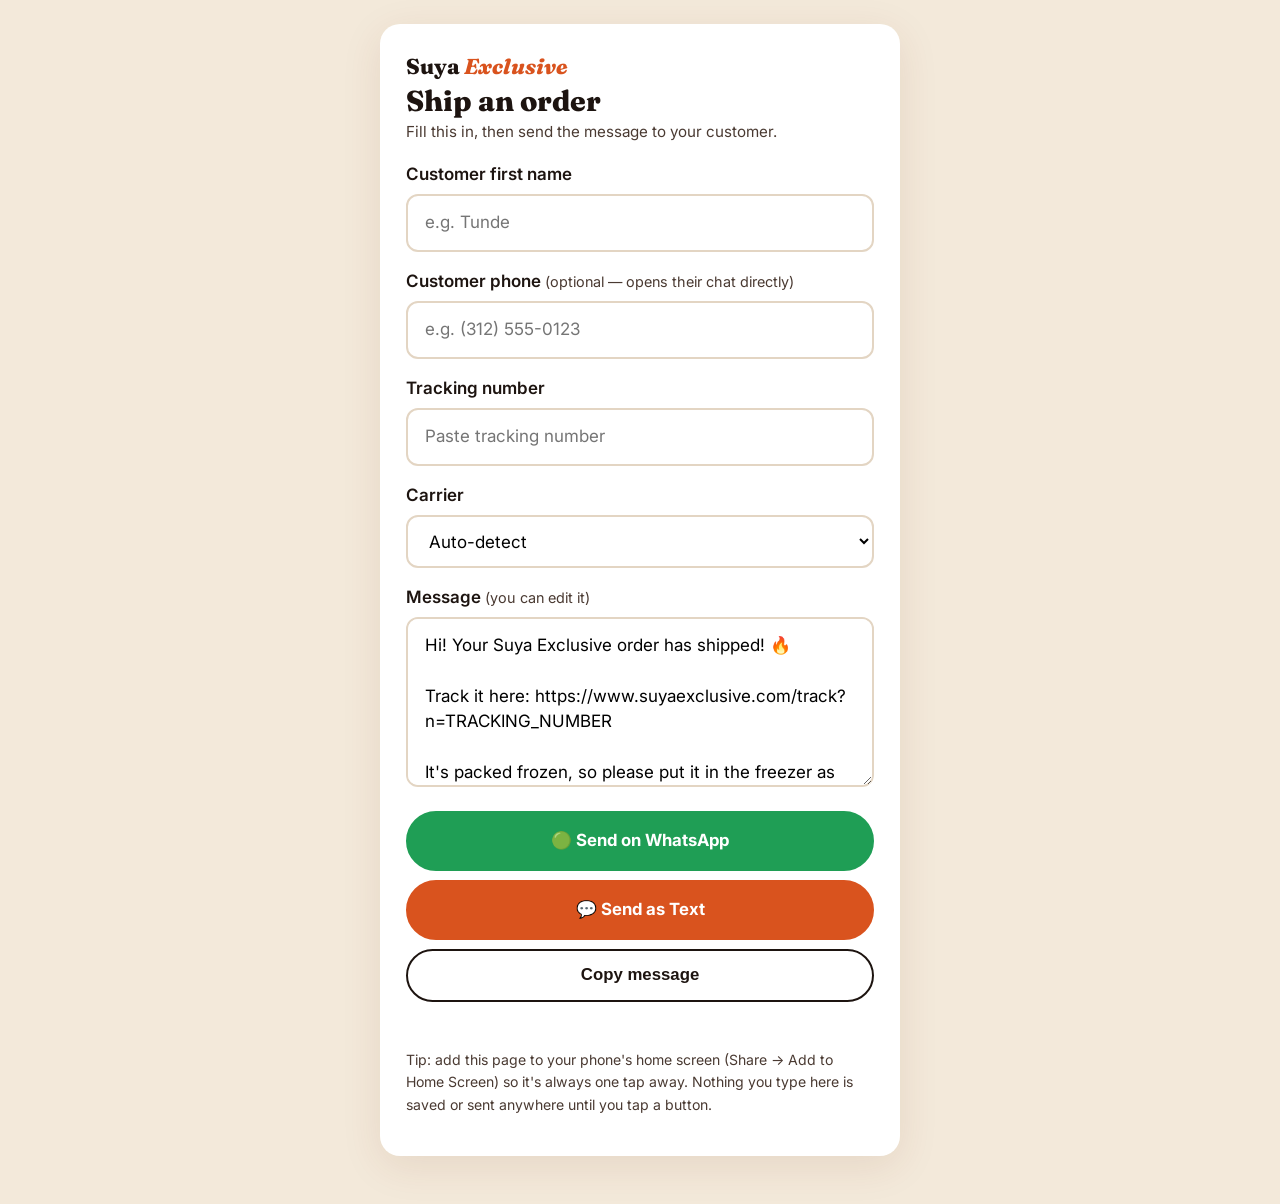
==== ship/index.html @ 5b3ae999 "Add /ship helper: build shipping message and send via WhatsApp or SMS Co-Authored-By: Claude Opus 5." ====
<!DOCTYPE html>
<html lang="en">
<head>
  <meta charset="utf-8">
  <meta name="viewport" content="width=device-width, initial-scale=1">
  <title>Ship Order | Suya Exclusive</title>
  <meta name="robots" content="noindex, nofollow">
  <meta name="theme-color" content="#1d1410">
  <meta name="apple-mobile-web-app-title" content="Ship Suya">
  <link rel="icon" href="/assets/favicon.svg" type="image/svg+xml">
  <link rel="apple-touch-icon" href="/assets/og-image.png">
  <link rel="preconnect" href="https://fonts.googleapis.com">
  <link rel="preconnect" href="https://fonts.gstatic.com" crossorigin>
  <link href="https://fonts.googleapis.com/css2?family=Fraunces:opsz,wght@9..144,600;9..144,800&family=Inter:wght@400;500;600;700&display=swap" rel="stylesheet">
  <link rel="stylesheet" href="/assets/styles.css">
  <style>
    body { background: var(--sand); }
    .app { width: min(520px, 100% - 28px); margin: 1.5rem auto 3rem; }
    .card { background: #fff; border-radius: 20px; padding: 1.6rem; box-shadow: 0 10px 40px rgba(122,52,24,.1); }
    h1 { font-size: 1.8rem; margin-bottom: .2rem; }
    label { display: block; font-weight: 600; margin: 1rem 0 .35rem; }
    label span { font-weight: 400; color: var(--ink-2); font-size: .9rem; }
    input, select, textarea { width: 100%; font: inherit; padding: .8em 1em; border-radius: 12px; border: 2px solid #e3d5c3; background: #fff; }
    input:focus, select:focus, textarea:focus { outline: none; border-color: var(--ember); }
    textarea { min-height: 170px; resize: vertical; line-height: 1.5; }
    .row { display: grid; grid-template-columns: 1fr 1fr; gap: .8rem; }
    .actions { display: grid; gap: .6rem; margin-top: 1rem; }
    .actions .btn { width: 100%; font-size: 1.05rem; }
    .wa { background: #1f9e55; border-color: #1f9e55; }
    .wa:hover { background: #17824a; border-color: #17824a; }
    .note { font-size: .88rem; color: var(--ink-2); margin-top: 1rem; }
    .ok { color: var(--green); font-weight: 600; min-height: 1.4em; margin-top: .4rem; }
  </style>
</head>
<body>
  <main class="app">
    <div class="card">
      <p class="logo">Suya <em>Exclusive</em></p>
      <h1>Ship an order</h1>
      <p class="muted">Fill this in, then send the message to your customer.</p>

      <label for="name">Customer first name</label>
      <input id="name" autocomplete="off" placeholder="e.g. Tunde">

      <label for="phone">Customer phone <span>(optional — opens their chat directly)</span></label>
      <input id="phone" type="tel" inputmode="tel" autocomplete="off" placeholder="e.g. (312) 555-0123">

      <label for="tn">Tracking number</label>
      <input id="tn" autocomplete="off" autocapitalize="characters" placeholder="Paste tracking number">

      <label for="carrier">Carrier</label>
      <select id="carrier">
        <option value="">Auto-detect</option>
        <option value="ups">UPS</option>
        <option value="usps">USPS</option>
        <option value="fedex">FedEx</option>
      </select>

      <label for="msg">Message <span>(you can edit it)</span></label>
      <textarea id="msg"></textarea>

      <div class="actions">
        <a class="btn wa" id="sendWa" href="#" target="_blank" rel="noopener">🟢 Send on WhatsApp</a>
        <a class="btn" id="sendSms" href="#">💬 Send as Text</a>
        <button class="btn btn-ghost" id="copy" type="button">Copy message</button>
      </div>
      <p class="ok" id="ok" aria-live="polite"></p>

      <p class="note">Tip: add this page to your phone's home screen (Share → Add to Home Screen) so it's always one tap away. Nothing you type here is saved or sent anywhere until you tap a button.</p>
    </div>
  </main>

  <script>
    const $ = id => document.getElementById(id);
    let edited = false;

    function digits(p) {
      let d = (p || "").replace(/\D/g, "");
      if (d.length === 10) d = "1" + d;  // assume US
      return d;
    }

    function trackUrl() {
      const tn = $("tn").value.replace(/[\s-]/g, "").toUpperCase();
      if (!tn) return "";
      const c = $("carrier").value;
      return "https://www.suyaexclusive.com/track?n=" + encodeURIComponent(tn) + (c ? "&c=" + c : "");
    }

    function build() {
      const name = $("name").value.trim();
      const url = trackUrl() || "https://www.suyaexclusive.com/track?n=TRACKING_NUMBER";
      return (name ? "Hi " + name + ", y" : "Hi! Y") +
        "our Suya Exclusive order has shipped! 🔥\n\n" +
        "Track it here: " + url + "\n\n" +
        "It's packed frozen, so please put it in the freezer as soon as it arrives. " +
        "Thank you for ordering with us!";
    }

    function update() {
      if (!edited) $("msg").value = build();
      const text = $("msg").value;
      const d = digits($("phone").value);
      $("sendWa").href = "https://wa.me/" + (d || "") + "?text=" + encodeURIComponent(text);
      $("sendSms").href = "sms:" + (d ? "+" + d : "") + "?&body=" + encodeURIComponent(text);
    }

    ["name", "phone", "tn", "carrier"].forEach(id => $(id).addEventListener("input", update));
    $("msg").addEventListener("input", () => { edited = true; update(); });
    $("copy").addEventListener("click", async () => {
      try { await navigator.clipboard.writeText($("msg").value); $("ok").textContent = "Copied ✓"; }
      catch { $("msg").select(); $("ok").textContent = "Press and hold to copy"; }
    });
    update();
  </script>
</body>
</html>
---- assets/styles.css ----
:root {
  --ink: #1d1410;
  --ink-2: #4a3a32;
  --cream: #fbf6ee;
  --sand: #f3e9da;
  --ember: #d9531e;
  --ember-dark: #b23f12;
  --pepper: #7a3418;
  --gold: #e2b44a;
  --green: #2f7d32;
  --radius: 16px;
  --display: "Fraunces", Georgia, serif;
  --body: "Inter", system-ui, -apple-system, sans-serif;
}

* { box-sizing: border-box; }
html { scroll-behavior: smooth; scroll-padding-top: 80px; }
body { margin: 0; font-family: var(--body); color: var(--ink); background: var(--cream); line-height: 1.6; font-size: 17px; }
img, svg { max-width: 100%; display: block; }
a { color: inherit; }
h1, h2, h3 { font-family: var(--display); line-height: 1.15; margin: 0 0 .5em; }
h1 { font-size: clamp(2.3rem, 6vw, 3.8rem); font-weight: 800; }
h2 { font-size: clamp(1.8rem, 4vw, 2.5rem); font-weight: 800; }
h3 { font-size: 1.25rem; font-weight: 600; }
p { margin: 0 0 1em; }

.wrap { width: min(1100px, 100% - 40px); margin-inline: auto; }
.narrow { max-width: 760px; }
.center { text-align: center; margin-top: 2rem; }
.muted { color: var(--ink-2); font-size: .95rem; }
.muted-light { color: #cbbcae; font-size: .95rem; }

/* Buttons */
.btn {
  display: inline-flex; align-items: center; justify-content: center; gap: .4em;
  background: var(--ember); color: #fff; text-decoration: none; font-weight: 700;
  padding: .85em 1.5em; border-radius: 999px; border: 2px solid var(--ember);
  transition: background .15s, transform .15s;
}
.btn:hover { background: var(--ember-dark); border-color: var(--ember-dark); transform: translateY(-1px); }
.btn:focus-visible, a:focus-visible, summary:focus-visible { outline: 3px solid var(--gold); outline-offset: 3px; }
.btn-big { font-size: 1.15rem; padding: 1em 1.8em; }
.btn-small { padding: .55em 1.1em; font-size: .95rem; }
.btn-ghost { background: transparent; color: var(--ink); border-color: var(--ink); }
.btn-ghost:hover { background: var(--ink); color: #fff; border-color: var(--ink); }

/* Top bar */
.topbar { position: sticky; top: 0; z-index: 20; background: rgba(251,246,238,.94); backdrop-filter: blur(8px); border-bottom: 1px solid #eadfcf; }
.topbar-inner { display: flex; align-items: center; justify-content: space-between; gap: 1rem; min-height: 68px; }
.logo { font-family: var(--display); font-weight: 800; font-size: 1.35rem; text-decoration: none; margin: 0; }
.logo em { color: var(--ember); font-style: italic; }
.nav { display: flex; gap: 1.6rem; }
.nav a { text-decoration: none; font-weight: 500; color: var(--ink-2); }
.nav a:hover { color: var(--ember); }

/* Hero */
.hero { padding: clamp(2.5rem, 6vw, 5rem) 0; background: radial-gradient(1200px 500px at 85% 40%, #fde3cc 0%, transparent 60%); }
.hero-inner { display: grid; grid-template-columns: 1.15fr .85fr; align-items: center; gap: 2rem; }
.lede { font-size: 1.15rem; color: var(--ink-2); max-width: 36em; }
.hero-actions { display: flex; flex-wrap: wrap; gap: .8rem; margin: 1.6rem 0 1rem; }
.days-note { color: var(--ink-2); }
.status { display: inline-block; font-weight: 600; font-size: .92rem; padding: .35em .9em; border-radius: 999px; background: var(--sand); }
.status.is-open { background: #e3f3e1; color: var(--green); }
.status.is-closed { background: #fbe7dc; color: var(--ember-dark); }
.hero-photo { margin: 0; position: relative; }
.hero-photo img { width: 100%; max-width: 480px; margin-inline: auto; aspect-ratio: 507/446; object-fit: cover; border-radius: 24px; box-shadow: 0 24px 60px rgba(122,52,24,.28); transform: rotate(1.5deg); }
.hero-photo figcaption { text-align: center; font-size: .85rem; color: var(--ink-2); margin-top: 1rem; }
.pull { margin: 0; background: var(--ink); color: #fff; border-radius: 20px; padding: 2.4rem 2rem; position: relative; overflow: hidden; }
.pull::after { content: ""; position: absolute; inset: auto -40px -60px auto; width: 220px; height: 220px; border-radius: 50%; background: radial-gradient(circle, #ff8a3d 0%, transparent 70%); opacity: .5; }
.pull-mark { font-family: var(--display); font-size: 5rem; line-height: .6; color: var(--ember); display: block; }
.pull p { font-family: var(--display); font-size: clamp(1.6rem, 3vw, 2.2rem); font-weight: 800; line-height: 1.2; margin: .6rem 0 1rem; color: #fff !important; position: relative; z-index: 1; }
.pull cite { font-style: normal; color: #e2b44a; font-weight: 600; font-size: .95rem; position: relative; z-index: 1; }
.skewers { width: 100%; max-width: 420px; margin-inline: auto; }

/* Sections */
.section { padding: clamp(3rem, 7vw, 5.5rem) 0; }
.section-alt { background: var(--sand); }
.section-dark { background: var(--ink); color: #fff; }
.section-lede { font-size: 1.1rem; color: var(--ink-2); max-width: 40em; }

/* Story */
.story { background: #fff; }
.story-inner { display: grid; grid-template-columns: 1.2fr .8fr; gap: 3rem; align-items: center; }
.story-copy p { color: var(--ink-2); }
.eyebrow { text-transform: uppercase; letter-spacing: .12em; font-size: .8rem; font-weight: 700; color: var(--ember); margin-bottom: .6rem; }
.story-photo { margin: 0; }
.story-photo img, .photo-placeholder { width: 100%; aspect-ratio: 4/5; object-fit: cover; border-radius: 20px; }
.photo-placeholder { display: grid; place-items: center; font-size: 4rem; background: radial-gradient(circle at 50% 60%, #ff8a3d 0%, #b23f12 45%, #1d1410 100%); }
.facts { list-style: none; padding: 0; margin: 3rem 0 0; display: grid; grid-template-columns: repeat(4, 1fr); gap: 1rem; }
.facts li { background: var(--cream); border-radius: var(--radius); padding: 1.2rem; text-align: center; }
.facts strong { display: block; font-family: var(--display); font-size: 1.3rem; color: var(--pepper); }
.facts span { font-size: .92rem; color: var(--ink-2); }

/* Steps */
.steps { list-style: none; padding: 0; margin: 2rem 0 0; display: grid; grid-template-columns: repeat(3, 1fr); gap: 1.5rem; }
.steps li { background: #fff; border-radius: var(--radius); padding: 1.6rem; box-shadow: 0 1px 0 #eadfcf; }
.steps p { color: var(--ink-2); margin: 0; }
.step-num { display: inline-grid; place-items: center; width: 40px; height: 40px; border-radius: 50%; background: var(--ember); color: #fff; font-weight: 700; margin-bottom: .8rem; }

/* Menu */
.menu-grid { display: grid; grid-template-columns: repeat(3, 1fr); gap: 1.2rem; margin-top: 2rem; }
.menu-card { background: #fff; border-radius: var(--radius); padding: 1.5rem; display: flex; flex-direction: column; border-top: 5px solid var(--pepper); }
.menu-card p { color: var(--ink-2); }
.menu-card .price { margin: auto 0 0; font-family: var(--display); font-size: 1.6rem; font-weight: 800; color: var(--ember); }
.price span { font-family: var(--body); font-size: .9rem; font-weight: 500; color: var(--ink-2); }

.menu-grid-2 { grid-template-columns: 1.4fr 1fr; }
.menu-card-feature { border-top-color: var(--ember); padding: 2rem; }
.menu-card-feature h3 { font-size: 1.6rem; }
.menu-card-feature .price { font-size: 2.2rem; }
.menu-card-soon { background: transparent; border: 2px dashed #d8c7b1; border-top: 2px dashed #d8c7b1; }
.menu-card-soon .price a { font-size: 1.2rem; color: var(--ember); }

/* Catering */
.catering { display: grid; grid-template-columns: 1.2fr .8fr; gap: 3rem; align-items: start; }
.checks { list-style: none; padding: 0; margin: 0 0 1.4rem; }
.checks li { padding-left: 1.8em; position: relative; margin-bottom: .5em; }
.checks li::before { content: "✓"; position: absolute; left: 0; color: var(--green); font-weight: 700; }
.catering-box { background: var(--sand); border-radius: var(--radius); padding: 1.8rem; }
.tiers { margin: 0 0 1rem; }
.tiers div { display: flex; justify-content: space-between; padding: .8em 0; border-bottom: 1px dashed #d8c7b1; }
.tiers dt { font-weight: 600; }
.tiers dd { margin: 0; color: var(--ink-2); }

/* Order days */
.days { text-align: center; }
.days p { max-width: 36em; margin-inline: auto; }
.week { list-style: none; padding: 0; margin: 1.8rem auto; display: flex; justify-content: center; gap: .6rem; flex-wrap: wrap; }
.week li { width: 64px; padding: .8em 0; border-radius: 12px; background: #2e231d; color: #8d7d70; font-weight: 600; }
.week li.on { background: var(--ember); color: #fff; }
.week li.today { outline: 3px solid var(--gold); outline-offset: 3px; }

.hours { max-width: 380px; margin: 1.6rem auto .4rem; text-align: left; }
.hours div { display: flex; justify-content: space-between; padding: .55em 0; border-bottom: 1px solid #3a2d26; }
.hours dt { font-weight: 600; }
.hours dd { margin: 0; color: #e2b44a; font-weight: 600; }

/* FAQ */
details { background: #fff; border-radius: 12px; padding: 1.1rem 1.3rem; margin-bottom: .8rem; }
summary { cursor: pointer; font-weight: 600; font-size: 1.05rem; list-style: none; display: flex; justify-content: space-between; gap: 1rem; }
summary::-webkit-details-marker { display: none; }
summary::after { content: "+"; color: var(--ember); font-size: 1.4rem; line-height: 1; }
details[open] summary::after { content: "–"; }
details p { margin: .8rem 0 0; color: var(--ink-2); }

/* Footer */
.footer { background: var(--ink); color: #fff; padding: 3rem 0 6rem; }
.footer-inner { display: flex; justify-content: space-between; flex-wrap: wrap; gap: 1.5rem; align-items: center; }
.footer-contact { display: flex; gap: 1.4rem; flex-wrap: wrap; }
.footer-contact a { text-decoration: none; font-weight: 600; }
.footer-contact a:hover { color: var(--gold); }
.copyright { color: #8d7d70; font-size: .85rem; margin-top: 2rem; }

/* Sticky call bar (phones only) */
.callbar { display: none; }

@media (max-width: 860px) {
  .nav { display: none; }
  .hero-inner, .catering, .story-inner { grid-template-columns: 1fr; }
  .facts { grid-template-columns: 1fr 1fr; }
  .story-photo { max-width: 420px; }
  .hero-art { order: -1; }
  .skewers { max-width: 260px; }
  .hero-photo img { max-width: 340px; transform: none; }
  .steps, .menu-grid { grid-template-columns: 1fr; }
  .callbar {
    display: block; position: fixed; left: 12px; right: 12px; bottom: 12px; z-index: 30;
    background: var(--ember); color: #fff; text-align: center; text-decoration: none;
    font-weight: 700; font-size: 1.1rem; padding: 1em; border-radius: 999px;
    box-shadow: 0 8px 24px rgba(0,0,0,.25);
  }
  .topbar .btn-small { display: none; }
}
@media (min-width: 561px) and (max-width: 860px) {
  .menu-grid { grid-template-columns: 1fr 1fr; }
}
@media (prefers-reduced-motion: reduce) { html { scroll-behavior: auto; } .btn { transition: none; } }
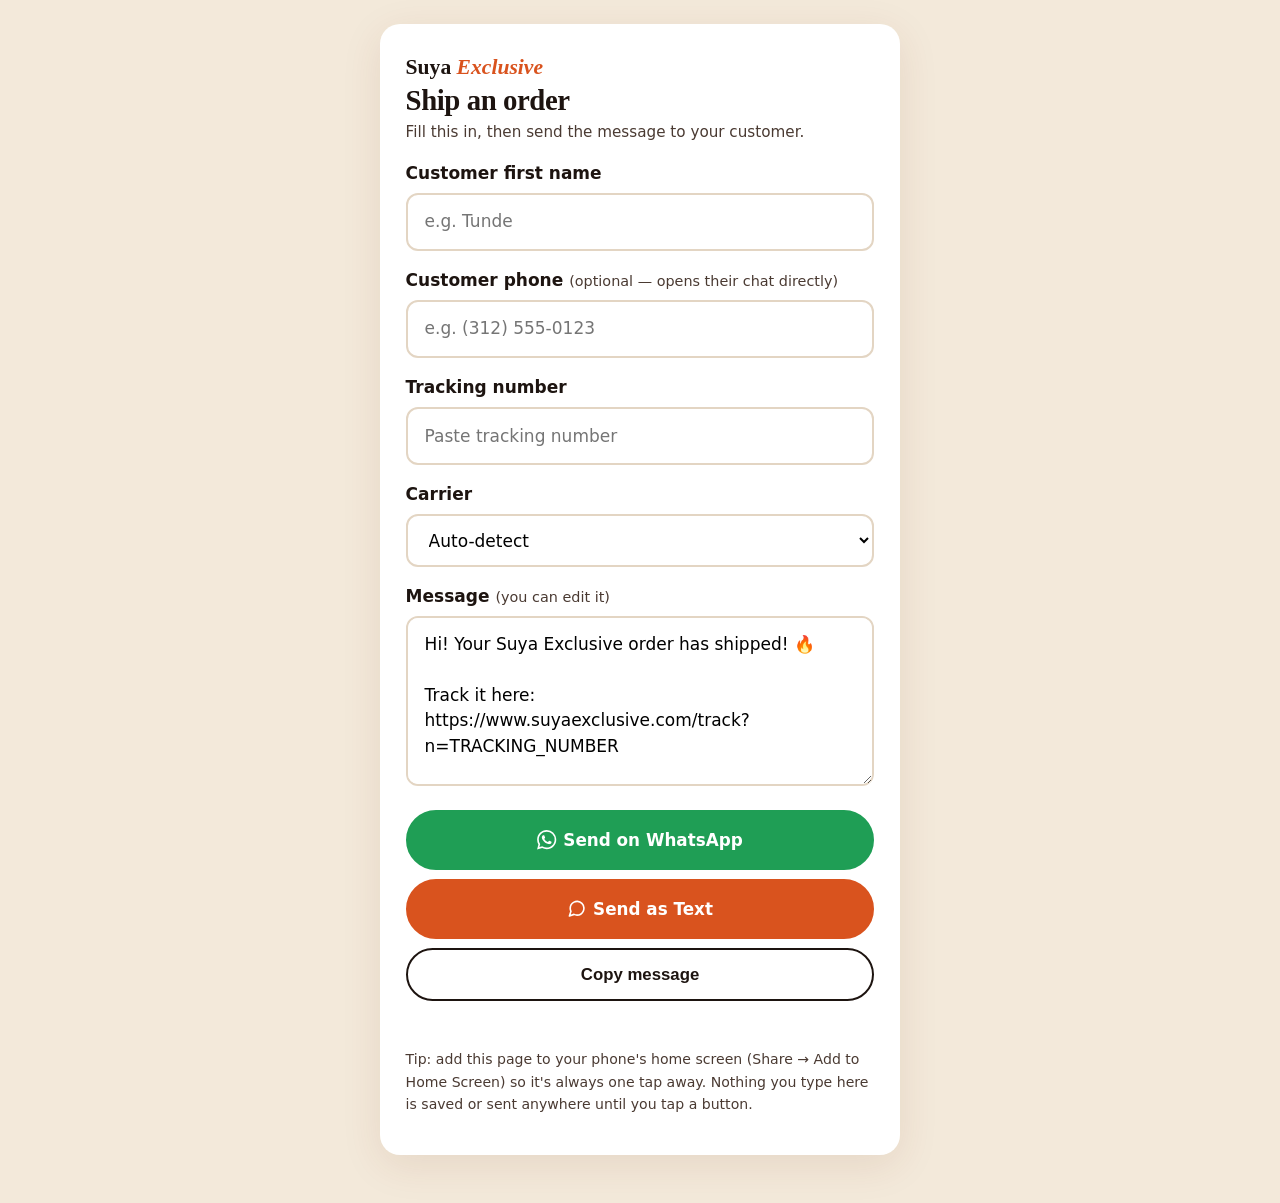
==== commit b831b48d: "Polish pass: self-hosted fonts, SVG icons, nav order, story layout, mobile buttons, scroll fade-ins," ====
--- a/ship/index.html
+++ b/ship/index.html
@@ -9,9 +9,8 @@
   <meta name="apple-mobile-web-app-title" content="Ship Suya">
   <link rel="icon" href="/assets/favicon.svg" type="image/svg+xml">
   <link rel="apple-touch-icon" href="/assets/og-image.png">
-  <link rel="preconnect" href="https://fonts.googleapis.com">
-  <link rel="preconnect" href="https://fonts.gstatic.com" crossorigin>
-  <link href="https://fonts.googleapis.com/css2?family=Fraunces:opsz,wght@9..144,600;9..144,800&family=Inter:wght@400;500;600;700&display=swap" rel="stylesheet">
+  <link rel="preload" href="/assets/fonts/fraunces.woff2" as="font" type="font/woff2" crossorigin>
+  <link rel="preload" href="/assets/fonts/inter.woff2" as="font" type="font/woff2" crossorigin>
   <link rel="stylesheet" href="/assets/styles.css">
   <style>
     body { background: var(--sand); }
@@ -60,8 +59,8 @@
       <textarea id="msg"></textarea>
 
       <div class="actions">
-        <a class="btn wa" id="sendWa" href="#" target="_blank" rel="noopener">🟢 Send on WhatsApp</a>
-        <a class="btn" id="sendSms" href="#">💬 Send as Text</a>
+        <a class="btn wa" id="sendWa" href="#" target="_blank" rel="noopener"><svg class="ic" viewBox="0 0 24 24" aria-hidden="true" ><path fill="currentColor" d="M17.47 14.38c-.3-.15-1.76-.87-2.03-.97-.27-.1-.47-.15-.67.15-.2.3-.77.97-.94 1.17-.17.2-.35.22-.64.07-.3-.15-1.26-.46-2.4-1.48-.89-.79-1.49-1.77-1.66-2.07-.17-.3-.02-.46.13-.6.13-.13.3-.35.45-.52.15-.17.2-.3.3-.5.1-.2.05-.37-.02-.52-.08-.15-.67-1.62-.92-2.22-.24-.58-.49-.5-.67-.51h-.57c-.2 0-.52.07-.79.37-.27.3-1.04 1.02-1.04 2.48 0 1.46 1.07 2.88 1.21 3.08.15.2 2.1 3.2 5.08 4.49.71.31 1.26.49 1.69.62.71.23 1.36.2 1.87.12.57-.09 1.76-.72 2.01-1.41.25-.7.25-1.29.17-1.41-.07-.13-.27-.2-.57-.35zM12.05 21.8h-.01a9.8 9.8 0 0 1-5-1.37l-.36-.21-3.72.98 1-3.63-.24-.37a9.8 9.8 0 0 1-1.5-5.22c0-5.42 4.42-9.84 9.85-9.84a9.8 9.8 0 0 1 9.84 9.85c0 5.43-4.42 9.85-9.86 9.85zm8.38-18.23A11.77 11.77 0 0 0 12.05.1C5.5.1.17 5.43.17 11.98c0 2.1.55 4.14 1.59 5.94L.07 24.1l6.33-1.66a11.9 11.9 0 0 0 5.65 1.44h.01c6.55 0 11.88-5.33 11.88-11.88 0-3.17-1.24-6.16-3.48-8.4z"/></svg> Send on WhatsApp</a>
+        <a class="btn" id="sendSms" href="#"><svg class="ic" viewBox="0 0 24 24" aria-hidden="true" ><path fill="none" stroke="currentColor" stroke-width="2" stroke-linecap="round" stroke-linejoin="round" d="M21 11.5a8.4 8.4 0 0 1-.9 3.8 8.5 8.5 0 0 1-7.6 4.7 8.4 8.4 0 0 1-3.8-.9L3 21l1.9-5.7a8.4 8.4 0 0 1-.9-3.8 8.5 8.5 0 0 1 4.7-7.6 8.4 8.4 0 0 1 3.8-.9h.5a8.5 8.5 0 0 1 8 8v.5z"/></svg> Send as Text</a>
         <button class="btn btn-ghost" id="copy" type="button">Copy message</button>
       </div>
       <p class="ok" id="ok" aria-live="polite"></p>
--- a/assets/styles.css
+++ b/assets/styles.css
@@ -1,3 +1,7 @@
+@font-face { font-family: "Fraunces"; src: url("/assets/fonts/fraunces.woff2") format("woff2"); font-weight: 100 900; font-style: normal; font-display: swap; }
+@font-face { font-family: "Fraunces"; src: url("/assets/fonts/fraunces-italic.woff2") format("woff2"); font-weight: 100 900; font-style: italic; font-display: swap; }
+@font-face { font-family: "Inter"; src: url("/assets/fonts/inter.woff2") format("woff2"); font-weight: 100 900; font-style: normal; font-display: swap; }
+
 :root {
   --ink: #1d1410;
   --ink-2: #4a3a32;
@@ -18,7 +22,11 @@
 body { margin: 0; font-family: var(--body); color: var(--ink); background: var(--cream); line-height: 1.6; font-size: 17px; }
 img, svg { max-width: 100%; display: block; }
 a { color: inherit; }
-h1, h2, h3 { font-family: var(--display); line-height: 1.15; margin: 0 0 .5em; }
+h1, h2, h3 { font-family: var(--display); line-height: 1.12; margin: 0 0 .5em; font-optical-sizing: auto; }
+h1, h2 { letter-spacing: -.015em; }
+h3 { letter-spacing: 0; }
+.ic { width: 1.15em; height: 1.15em; flex: none; }
+body { -webkit-font-smoothing: antialiased; text-rendering: optimizeLegibility; }
 h1 { font-size: clamp(2.3rem, 6vw, 3.8rem); font-weight: 800; }
 h2 { font-size: clamp(1.8rem, 4vw, 2.5rem); font-weight: 800; }
 h3 { font-size: 1.25rem; font-weight: 600; }
@@ -47,6 +55,7 @@
 /* Top bar */
 .topbar { position: sticky; top: 0; z-index: 20; background: rgba(251,246,238,.94); backdrop-filter: blur(8px); border-bottom: 1px solid #eadfcf; }
 .topbar-inner { display: flex; align-items: center; justify-content: space-between; gap: 1rem; min-height: 68px; }
+.logo-mark { width: 28px; height: 28px; border-radius: 7px; display: inline-block; vertical-align: -6px; margin-right: .35rem; }
 .logo { font-family: var(--display); font-weight: 800; font-size: 1.35rem; text-decoration: none; margin: 0; }
 .logo em { color: var(--ember); font-style: italic; }
 .nav { display: flex; gap: 1.6rem; }
@@ -63,7 +72,43 @@
 .status.is-open { background: #e3f3e1; color: var(--green); }
 .status.is-closed { background: #fbe7dc; color: var(--ember-dark); }
 .hero-photo { margin: 0; position: relative; }
-.hero-photo img { width: 100%; max-width: 480px; margin-inline: auto; aspect-ratio: 507/446; object-fit: cover; border-radius: 24px; box-shadow: 0 24px 60px rgba(122,52,24,.28); transform: rotate(1.5deg); }
+.photo-stage { position: relative; max-width: 480px; margin-inline: auto; perspective: 900px; }
+.photo-frame {
+  position: relative; overflow: hidden; border-radius: 24px; aspect-ratio: 507/446;
+  box-shadow: 0 24px 60px rgba(122,52,24,.28), 0 0 0 0 rgba(255,138,61,.0);
+  transform: rotate(1.5deg) rotateX(var(--rx,0deg)) rotateY(var(--ry,0deg));
+  transition: transform .25s ease-out;
+  animation: glow 4s ease-in-out infinite;
+}
+.photo-frame img { width: 100%; height: 100%; object-fit: cover; display: block; animation: kenburns 18s ease-in-out infinite alternate; transform-origin: 40% 60%; }
+.sheen { position: absolute; inset: 0; background: linear-gradient(115deg, transparent 30%, rgba(255,220,180,.22) 45%, transparent 60%); transform: translateX(-120%); animation: sheen 7s ease-in-out infinite; pointer-events: none; }
+.embers { position: absolute; inset: -10% -6% 0; pointer-events: none; z-index: 2; }
+.ember { position: absolute; bottom: 8%; width: var(--s); height: var(--s); border-radius: 50%; background: radial-gradient(circle, #fffbe8 0%, #ffd27a 35%, #ff7a2e 65%, transparent 72%); box-shadow: 0 0 10px 3px rgba(255,170,80,.85), 0 0 22px 6px rgba(255,110,40,.45); mix-blend-mode: screen; opacity: 0; animation: rise var(--d) linear var(--delay) infinite; }
+.steam { position: absolute; left: 10%; right: 10%; bottom: 30%; height: 70%; z-index: 3; pointer-events: none; filter: blur(10px); }
+.steam i { position: absolute; bottom: 0; width: 70px; height: 150px; border-radius: 50%;
+  background: radial-gradient(ellipse at 50% 60%, rgba(255,255,255,.75) 0%, rgba(255,255,255,.35) 40%, transparent 70%);
+  opacity: 0; animation: steam 5.5s ease-out infinite; }
+.steam i:nth-child(1) { left: 8%;  animation-delay: 0s; }
+.steam i:nth-child(2) { left: 26%; animation-delay: 1.4s; width: 90px; }
+.steam i:nth-child(3) { left: 44%; animation-delay: .7s; }
+.steam i:nth-child(4) { left: 60%; animation-delay: 2.3s; width: 85px; }
+.steam i:nth-child(5) { left: 76%; animation-delay: 3.1s; }
+.steam i:nth-child(6) { left: 36%; animation-delay: 4s; width: 100px; }
+@keyframes steam {
+  0%   { transform: translate(0, 40px) scale(.6, .5) skewX(0deg); opacity: 0; }
+  20%  { opacity: .85; }
+  50%  { transform: translate(-14px, -90px) scale(1, 1.1) skewX(8deg); opacity: .6; }
+  80%  { transform: translate(12px, -190px) scale(1.4, 1.4) skewX(-8deg); opacity: .25; }
+  100% { transform: translate(-6px, -250px) scale(1.7, 1.6) skewX(4deg); opacity: 0; }
+}
+@keyframes kenburns { 0% { transform: scale(1.02) translate(0,0); } 100% { transform: scale(1.14) translate(-3%, -2%); } }
+@keyframes sheen { 0%, 60% { transform: translateX(-120%); } 100% { transform: translateX(120%); } }
+@keyframes glow { 0%,100% { box-shadow: 0 24px 60px rgba(122,52,24,.28), 0 0 30px 0 rgba(255,138,61,.15); } 50% { box-shadow: 0 24px 60px rgba(122,52,24,.32), 0 0 60px 8px rgba(255,138,61,.35); } }
+@keyframes rise {
+  0% { transform: translate(0,0) scale(1); opacity: 0; }
+  10% { opacity: .95; }
+  100% { transform: translate(var(--x), -560px) scale(.35); opacity: 0; }
+}
 .hero-photo figcaption { text-align: center; font-size: .85rem; color: var(--ink-2); margin-top: 1rem; }
 .pull { margin: 0; background: var(--ink); color: #fff; border-radius: 20px; padding: 2.4rem 2rem; position: relative; overflow: hidden; }
 .pull::after { content: ""; position: absolute; inset: auto -40px -60px auto; width: 220px; height: 220px; border-radius: 50%; background: radial-gradient(circle, #ff8a3d 0%, transparent 70%); opacity: .5; }
@@ -80,26 +125,29 @@
 
 /* Story */
 .story { background: #fff; }
-.story-inner { display: grid; grid-template-columns: 1.2fr .8fr; gap: 3rem; align-items: center; }
+.story-inner { display: grid; grid-template-columns: 1.2fr .8fr; gap: 3.5rem; align-items: start; }
+.story-photo { position: sticky; top: 110px; margin-top: 2.6rem; }
 .story-copy p { color: var(--ink-2); }
 .eyebrow { text-transform: uppercase; letter-spacing: .12em; font-size: .8rem; font-weight: 700; color: var(--ember); margin-bottom: .6rem; }
 .story-photo { margin: 0; }
 .story-photo img, .photo-placeholder { width: 100%; aspect-ratio: 4/5; object-fit: cover; border-radius: 20px; }
 .photo-placeholder { display: grid; place-items: center; font-size: 4rem; background: radial-gradient(circle at 50% 60%, #ff8a3d 0%, #b23f12 45%, #1d1410 100%); }
 .facts { list-style: none; padding: 0; margin: 3rem 0 0; display: grid; grid-template-columns: repeat(4, 1fr); gap: 1rem; }
-.facts li { background: var(--cream); border-radius: var(--radius); padding: 1.2rem; text-align: center; }
+.facts li { background: var(--cream); border-radius: var(--radius); padding: 1.4rem 1.2rem; text-align: center; transition: transform .2s, box-shadow .2s; }
+.facts li:hover { transform: translateY(-3px); box-shadow: 0 10px 24px rgba(122,52,24,.1); }
+.facts .ic { width: 30px; height: 30px; color: var(--ember); margin: 0 auto .5rem; display: block; }
 .facts strong { display: block; font-family: var(--display); font-size: 1.3rem; color: var(--pepper); }
 .facts span { font-size: .92rem; color: var(--ink-2); }
 
 /* Steps */
 .steps { list-style: none; padding: 0; margin: 2rem 0 0; display: grid; grid-template-columns: repeat(3, 1fr); gap: 1.5rem; }
-.steps li { background: #fff; border-radius: var(--radius); padding: 1.6rem; box-shadow: 0 1px 0 #eadfcf; }
+.steps li { background: #fff; border-radius: var(--radius); padding: 1.6rem; box-shadow: 0 1px 0 #eadfcf, 0 8px 24px rgba(122,52,24,.05); }
 .steps p { color: var(--ink-2); margin: 0; }
 .step-num { display: inline-grid; place-items: center; width: 40px; height: 40px; border-radius: 50%; background: var(--ember); color: #fff; font-weight: 700; margin-bottom: .8rem; }
 
 /* Menu */
 .menu-grid { display: grid; grid-template-columns: repeat(3, 1fr); gap: 1.2rem; margin-top: 2rem; }
-.menu-card { background: #fff; border-radius: var(--radius); padding: 1.5rem; display: flex; flex-direction: column; border-top: 5px solid var(--pepper); }
+.menu-card { background: #fff; border-radius: var(--radius); padding: 1.5rem; display: flex; flex-direction: column; border-top: 5px solid var(--pepper); box-shadow: 0 10px 30px rgba(122,52,24,.06); }
 .menu-card p { color: var(--ink-2); }
 .menu-card .price { margin: auto 0 0; font-family: var(--display); font-size: 1.6rem; font-weight: 800; color: var(--ember); }
 .price span { font-family: var(--body); font-size: .9rem; font-weight: 500; color: var(--ink-2); }
@@ -109,7 +157,7 @@
 .menu-card-feature h3 { font-size: 1.6rem; }
 .menu-card-feature .price { font-size: 2.2rem; }
 .menu-card-soon { background: transparent; border: 2px dashed #d8c7b1; border-top: 2px dashed #d8c7b1; }
-.menu-card-soon .price a { font-size: 1.2rem; color: var(--ember); }
+.menu-card-soon .price .btn { font-family: var(--body); font-size: .95rem; color: var(--ink); }
 
 /* Catering */
 .catering { display: grid; grid-template-columns: 1.2fr .8fr; gap: 3rem; align-items: start; }
@@ -144,10 +192,10 @@
 details p { margin: .8rem 0 0; color: var(--ink-2); }
 
 /* Footer */
-.footer { background: var(--ink); color: #fff; padding: 3rem 0 6rem; }
+.footer { background: var(--ink); color: #fff; padding: 3rem 0 2rem; }
 .footer-inner { display: flex; justify-content: space-between; flex-wrap: wrap; gap: 1.5rem; align-items: center; }
 .footer-contact { display: flex; gap: 1.4rem; flex-wrap: wrap; }
-.footer-contact a { text-decoration: none; font-weight: 600; }
+.footer-contact a { text-decoration: none; font-weight: 600; display: inline-flex; align-items: center; gap: .45em; }
 .footer-contact a:hover { color: var(--gold); }
 .copyright { color: #8d7d70; font-size: .85rem; margin-top: 2rem; }
 
@@ -161,17 +209,26 @@
   .story-photo { max-width: 420px; }
   .hero-art { order: -1; }
   .skewers { max-width: 260px; }
-  .hero-photo img { max-width: 340px; transform: none; }
+  .photo-stage { max-width: 340px; }
+  .photo-frame { transform: none; }
+  .steam i { width: 50px; height: 110px; }
   .steps, .menu-grid { grid-template-columns: 1fr; }
   .callbar {
-    display: block; position: fixed; left: 12px; right: 12px; bottom: 12px; z-index: 30;
+    display: flex; align-items: center; justify-content: center; gap: .5em; position: fixed; left: 12px; right: 12px; bottom: 12px; z-index: 30;
     background: var(--ember); color: #fff; text-align: center; text-decoration: none;
     font-weight: 700; font-size: 1.1rem; padding: 1em; border-radius: 999px;
     box-shadow: 0 8px 24px rgba(0,0,0,.25);
   }
   .topbar .btn-small { display: none; }
+  .hero h1 br { display: none; }
+  .hero-actions { flex-direction: column; }
+  .hero-actions .btn { width: 100%; }
+  .story-photo { position: static; margin-top: 0; }
+  .footer { padding-bottom: 6rem; }
 }
 @media (min-width: 561px) and (max-width: 860px) {
   .menu-grid { grid-template-columns: 1fr 1fr; }
 }
-@media (prefers-reduced-motion: reduce) { html { scroll-behavior: auto; } .btn { transition: none; } }
+.js-reveal .reveal { opacity: 0; transform: translateY(22px); transition: opacity .7s ease, transform .7s ease; }
+.js-reveal .reveal.in { opacity: 1; transform: none; }
+@media (prefers-reduced-motion: reduce) { .js-reveal .reveal { opacity: 1 !important; transform: none !important; } .photo-frame, .photo-frame img, .sheen, .ember, .steam i { animation: none !important; } .embers, .steam { display: none; } html { scroll-behavior: auto; } .btn { transition: none; } }
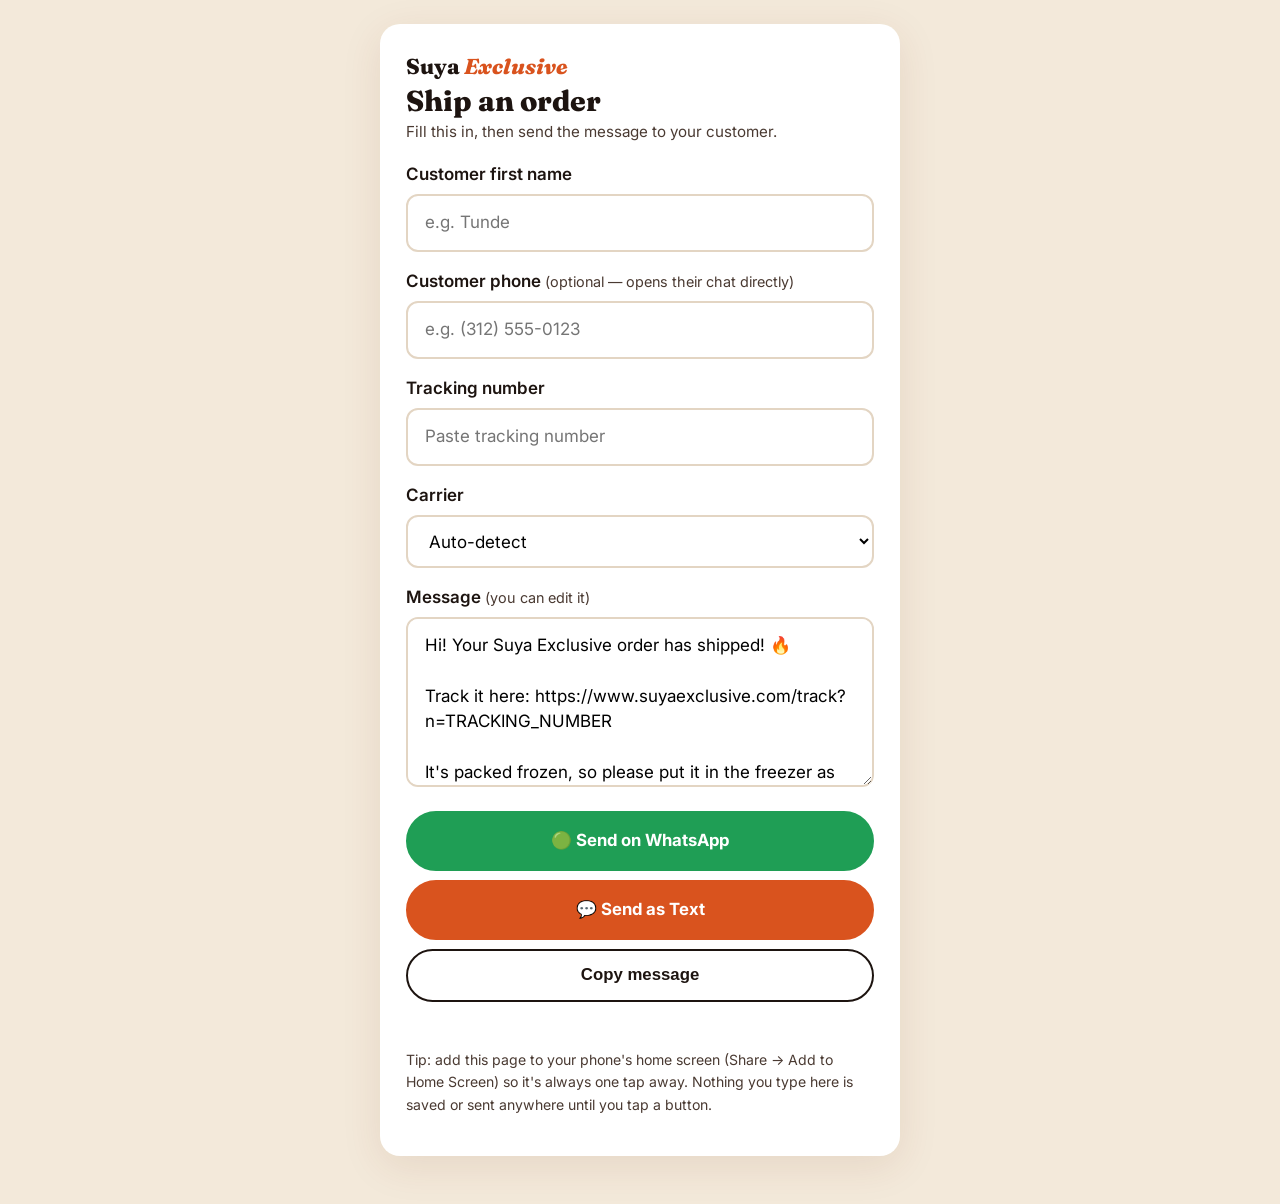
==== commit dc083507: "Revert "Polish pass: self-hosted fonts, SVG icons, nav order, story layout, mobile buttons, scroll f" ====
--- a/ship/index.html
+++ b/ship/index.html
@@ -9,8 +9,9 @@
   <meta name="apple-mobile-web-app-title" content="Ship Suya">
   <link rel="icon" href="/assets/favicon.svg" type="image/svg+xml">
   <link rel="apple-touch-icon" href="/assets/og-image.png">
-  <link rel="preload" href="/assets/fonts/fraunces.woff2" as="font" type="font/woff2" crossorigin>
-  <link rel="preload" href="/assets/fonts/inter.woff2" as="font" type="font/woff2" crossorigin>
+  <link rel="preconnect" href="https://fonts.googleapis.com">
+  <link rel="preconnect" href="https://fonts.gstatic.com" crossorigin>
+  <link href="https://fonts.googleapis.com/css2?family=Fraunces:opsz,wght@9..144,600;9..144,800&family=Inter:wght@400;500;600;700&display=swap" rel="stylesheet">
   <link rel="stylesheet" href="/assets/styles.css">
   <style>
     body { background: var(--sand); }
@@ -59,8 +60,8 @@
       <textarea id="msg"></textarea>
 
       <div class="actions">
-        <a class="btn wa" id="sendWa" href="#" target="_blank" rel="noopener"><svg class="ic" viewBox="0 0 24 24" aria-hidden="true" ><path fill="currentColor" d="M17.47 14.38c-.3-.15-1.76-.87-2.03-.97-.27-.1-.47-.15-.67.15-.2.3-.77.97-.94 1.17-.17.2-.35.22-.64.07-.3-.15-1.26-.46-2.4-1.48-.89-.79-1.49-1.77-1.66-2.07-.17-.3-.02-.46.13-.6.13-.13.3-.35.45-.52.15-.17.2-.3.3-.5.1-.2.05-.37-.02-.52-.08-.15-.67-1.62-.92-2.22-.24-.58-.49-.5-.67-.51h-.57c-.2 0-.52.07-.79.37-.27.3-1.04 1.02-1.04 2.48 0 1.46 1.07 2.88 1.21 3.08.15.2 2.1 3.2 5.08 4.49.71.31 1.26.49 1.69.62.71.23 1.36.2 1.87.12.57-.09 1.76-.72 2.01-1.41.25-.7.25-1.29.17-1.41-.07-.13-.27-.2-.57-.35zM12.05 21.8h-.01a9.8 9.8 0 0 1-5-1.37l-.36-.21-3.72.98 1-3.63-.24-.37a9.8 9.8 0 0 1-1.5-5.22c0-5.42 4.42-9.84 9.85-9.84a9.8 9.8 0 0 1 9.84 9.85c0 5.43-4.42 9.85-9.86 9.85zm8.38-18.23A11.77 11.77 0 0 0 12.05.1C5.5.1.17 5.43.17 11.98c0 2.1.55 4.14 1.59 5.94L.07 24.1l6.33-1.66a11.9 11.9 0 0 0 5.65 1.44h.01c6.55 0 11.88-5.33 11.88-11.88 0-3.17-1.24-6.16-3.48-8.4z"/></svg> Send on WhatsApp</a>
-        <a class="btn" id="sendSms" href="#"><svg class="ic" viewBox="0 0 24 24" aria-hidden="true" ><path fill="none" stroke="currentColor" stroke-width="2" stroke-linecap="round" stroke-linejoin="round" d="M21 11.5a8.4 8.4 0 0 1-.9 3.8 8.5 8.5 0 0 1-7.6 4.7 8.4 8.4 0 0 1-3.8-.9L3 21l1.9-5.7a8.4 8.4 0 0 1-.9-3.8 8.5 8.5 0 0 1 4.7-7.6 8.4 8.4 0 0 1 3.8-.9h.5a8.5 8.5 0 0 1 8 8v.5z"/></svg> Send as Text</a>
+        <a class="btn wa" id="sendWa" href="#" target="_blank" rel="noopener">🟢 Send on WhatsApp</a>
+        <a class="btn" id="sendSms" href="#">💬 Send as Text</a>
         <button class="btn btn-ghost" id="copy" type="button">Copy message</button>
       </div>
       <p class="ok" id="ok" aria-live="polite"></p>
--- a/assets/styles.css
+++ b/assets/styles.css
@@ -1,7 +1,3 @@
-@font-face { font-family: "Fraunces"; src: url("/assets/fonts/fraunces.woff2") format("woff2"); font-weight: 100 900; font-style: normal; font-display: swap; }
-@font-face { font-family: "Fraunces"; src: url("/assets/fonts/fraunces-italic.woff2") format("woff2"); font-weight: 100 900; font-style: italic; font-display: swap; }
-@font-face { font-family: "Inter"; src: url("/assets/fonts/inter.woff2") format("woff2"); font-weight: 100 900; font-style: normal; font-display: swap; }
-
 :root {
   --ink: #1d1410;
   --ink-2: #4a3a32;
@@ -22,11 +18,7 @@
 body { margin: 0; font-family: var(--body); color: var(--ink); background: var(--cream); line-height: 1.6; font-size: 17px; }
 img, svg { max-width: 100%; display: block; }
 a { color: inherit; }
-h1, h2, h3 { font-family: var(--display); line-height: 1.12; margin: 0 0 .5em; font-optical-sizing: auto; }
-h1, h2 { letter-spacing: -.015em; }
-h3 { letter-spacing: 0; }
-.ic { width: 1.15em; height: 1.15em; flex: none; }
-body { -webkit-font-smoothing: antialiased; text-rendering: optimizeLegibility; }
+h1, h2, h3 { font-family: var(--display); line-height: 1.15; margin: 0 0 .5em; }
 h1 { font-size: clamp(2.3rem, 6vw, 3.8rem); font-weight: 800; }
 h2 { font-size: clamp(1.8rem, 4vw, 2.5rem); font-weight: 800; }
 h3 { font-size: 1.25rem; font-weight: 600; }
@@ -55,7 +47,6 @@
 /* Top bar */
 .topbar { position: sticky; top: 0; z-index: 20; background: rgba(251,246,238,.94); backdrop-filter: blur(8px); border-bottom: 1px solid #eadfcf; }
 .topbar-inner { display: flex; align-items: center; justify-content: space-between; gap: 1rem; min-height: 68px; }
-.logo-mark { width: 28px; height: 28px; border-radius: 7px; display: inline-block; vertical-align: -6px; margin-right: .35rem; }
 .logo { font-family: var(--display); font-weight: 800; font-size: 1.35rem; text-decoration: none; margin: 0; }
 .logo em { color: var(--ember); font-style: italic; }
 .nav { display: flex; gap: 1.6rem; }
@@ -125,29 +116,26 @@
 
 /* Story */
 .story { background: #fff; }
-.story-inner { display: grid; grid-template-columns: 1.2fr .8fr; gap: 3.5rem; align-items: start; }
-.story-photo { position: sticky; top: 110px; margin-top: 2.6rem; }
+.story-inner { display: grid; grid-template-columns: 1.2fr .8fr; gap: 3rem; align-items: center; }
 .story-copy p { color: var(--ink-2); }
 .eyebrow { text-transform: uppercase; letter-spacing: .12em; font-size: .8rem; font-weight: 700; color: var(--ember); margin-bottom: .6rem; }
 .story-photo { margin: 0; }
 .story-photo img, .photo-placeholder { width: 100%; aspect-ratio: 4/5; object-fit: cover; border-radius: 20px; }
 .photo-placeholder { display: grid; place-items: center; font-size: 4rem; background: radial-gradient(circle at 50% 60%, #ff8a3d 0%, #b23f12 45%, #1d1410 100%); }
 .facts { list-style: none; padding: 0; margin: 3rem 0 0; display: grid; grid-template-columns: repeat(4, 1fr); gap: 1rem; }
-.facts li { background: var(--cream); border-radius: var(--radius); padding: 1.4rem 1.2rem; text-align: center; transition: transform .2s, box-shadow .2s; }
-.facts li:hover { transform: translateY(-3px); box-shadow: 0 10px 24px rgba(122,52,24,.1); }
-.facts .ic { width: 30px; height: 30px; color: var(--ember); margin: 0 auto .5rem; display: block; }
+.facts li { background: var(--cream); border-radius: var(--radius); padding: 1.2rem; text-align: center; }
 .facts strong { display: block; font-family: var(--display); font-size: 1.3rem; color: var(--pepper); }
 .facts span { font-size: .92rem; color: var(--ink-2); }
 
 /* Steps */
 .steps { list-style: none; padding: 0; margin: 2rem 0 0; display: grid; grid-template-columns: repeat(3, 1fr); gap: 1.5rem; }
-.steps li { background: #fff; border-radius: var(--radius); padding: 1.6rem; box-shadow: 0 1px 0 #eadfcf, 0 8px 24px rgba(122,52,24,.05); }
+.steps li { background: #fff; border-radius: var(--radius); padding: 1.6rem; box-shadow: 0 1px 0 #eadfcf; }
 .steps p { color: var(--ink-2); margin: 0; }
 .step-num { display: inline-grid; place-items: center; width: 40px; height: 40px; border-radius: 50%; background: var(--ember); color: #fff; font-weight: 700; margin-bottom: .8rem; }
 
 /* Menu */
 .menu-grid { display: grid; grid-template-columns: repeat(3, 1fr); gap: 1.2rem; margin-top: 2rem; }
-.menu-card { background: #fff; border-radius: var(--radius); padding: 1.5rem; display: flex; flex-direction: column; border-top: 5px solid var(--pepper); box-shadow: 0 10px 30px rgba(122,52,24,.06); }
+.menu-card { background: #fff; border-radius: var(--radius); padding: 1.5rem; display: flex; flex-direction: column; border-top: 5px solid var(--pepper); }
 .menu-card p { color: var(--ink-2); }
 .menu-card .price { margin: auto 0 0; font-family: var(--display); font-size: 1.6rem; font-weight: 800; color: var(--ember); }
 .price span { font-family: var(--body); font-size: .9rem; font-weight: 500; color: var(--ink-2); }
@@ -157,7 +145,7 @@
 .menu-card-feature h3 { font-size: 1.6rem; }
 .menu-card-feature .price { font-size: 2.2rem; }
 .menu-card-soon { background: transparent; border: 2px dashed #d8c7b1; border-top: 2px dashed #d8c7b1; }
-.menu-card-soon .price .btn { font-family: var(--body); font-size: .95rem; color: var(--ink); }
+.menu-card-soon .price a { font-size: 1.2rem; color: var(--ember); }
 
 /* Catering */
 .catering { display: grid; grid-template-columns: 1.2fr .8fr; gap: 3rem; align-items: start; }
@@ -192,10 +180,10 @@
 details p { margin: .8rem 0 0; color: var(--ink-2); }
 
 /* Footer */
-.footer { background: var(--ink); color: #fff; padding: 3rem 0 2rem; }
+.footer { background: var(--ink); color: #fff; padding: 3rem 0 6rem; }
 .footer-inner { display: flex; justify-content: space-between; flex-wrap: wrap; gap: 1.5rem; align-items: center; }
 .footer-contact { display: flex; gap: 1.4rem; flex-wrap: wrap; }
-.footer-contact a { text-decoration: none; font-weight: 600; display: inline-flex; align-items: center; gap: .45em; }
+.footer-contact a { text-decoration: none; font-weight: 600; }
 .footer-contact a:hover { color: var(--gold); }
 .copyright { color: #8d7d70; font-size: .85rem; margin-top: 2rem; }
 
@@ -214,21 +202,14 @@
   .steam i { width: 50px; height: 110px; }
   .steps, .menu-grid { grid-template-columns: 1fr; }
   .callbar {
-    display: flex; align-items: center; justify-content: center; gap: .5em; position: fixed; left: 12px; right: 12px; bottom: 12px; z-index: 30;
+    display: block; position: fixed; left: 12px; right: 12px; bottom: 12px; z-index: 30;
     background: var(--ember); color: #fff; text-align: center; text-decoration: none;
     font-weight: 700; font-size: 1.1rem; padding: 1em; border-radius: 999px;
     box-shadow: 0 8px 24px rgba(0,0,0,.25);
   }
   .topbar .btn-small { display: none; }
-  .hero h1 br { display: none; }
-  .hero-actions { flex-direction: column; }
-  .hero-actions .btn { width: 100%; }
-  .story-photo { position: static; margin-top: 0; }
-  .footer { padding-bottom: 6rem; }
 }
 @media (min-width: 561px) and (max-width: 860px) {
   .menu-grid { grid-template-columns: 1fr 1fr; }
 }
-.js-reveal .reveal { opacity: 0; transform: translateY(22px); transition: opacity .7s ease, transform .7s ease; }
-.js-reveal .reveal.in { opacity: 1; transform: none; }
-@media (prefers-reduced-motion: reduce) { .js-reveal .reveal { opacity: 1 !important; transform: none !important; } .photo-frame, .photo-frame img, .sheen, .ember, .steam i { animation: none !important; } .embers, .steam { display: none; } html { scroll-behavior: auto; } .btn { transition: none; } }
+@media (prefers-reduced-motion: reduce) { .photo-frame, .photo-frame img, .sheen, .ember, .steam i { animation: none !important; } .embers, .steam { display: none; } html { scroll-behavior: auto; } .btn { transition: none; } }
